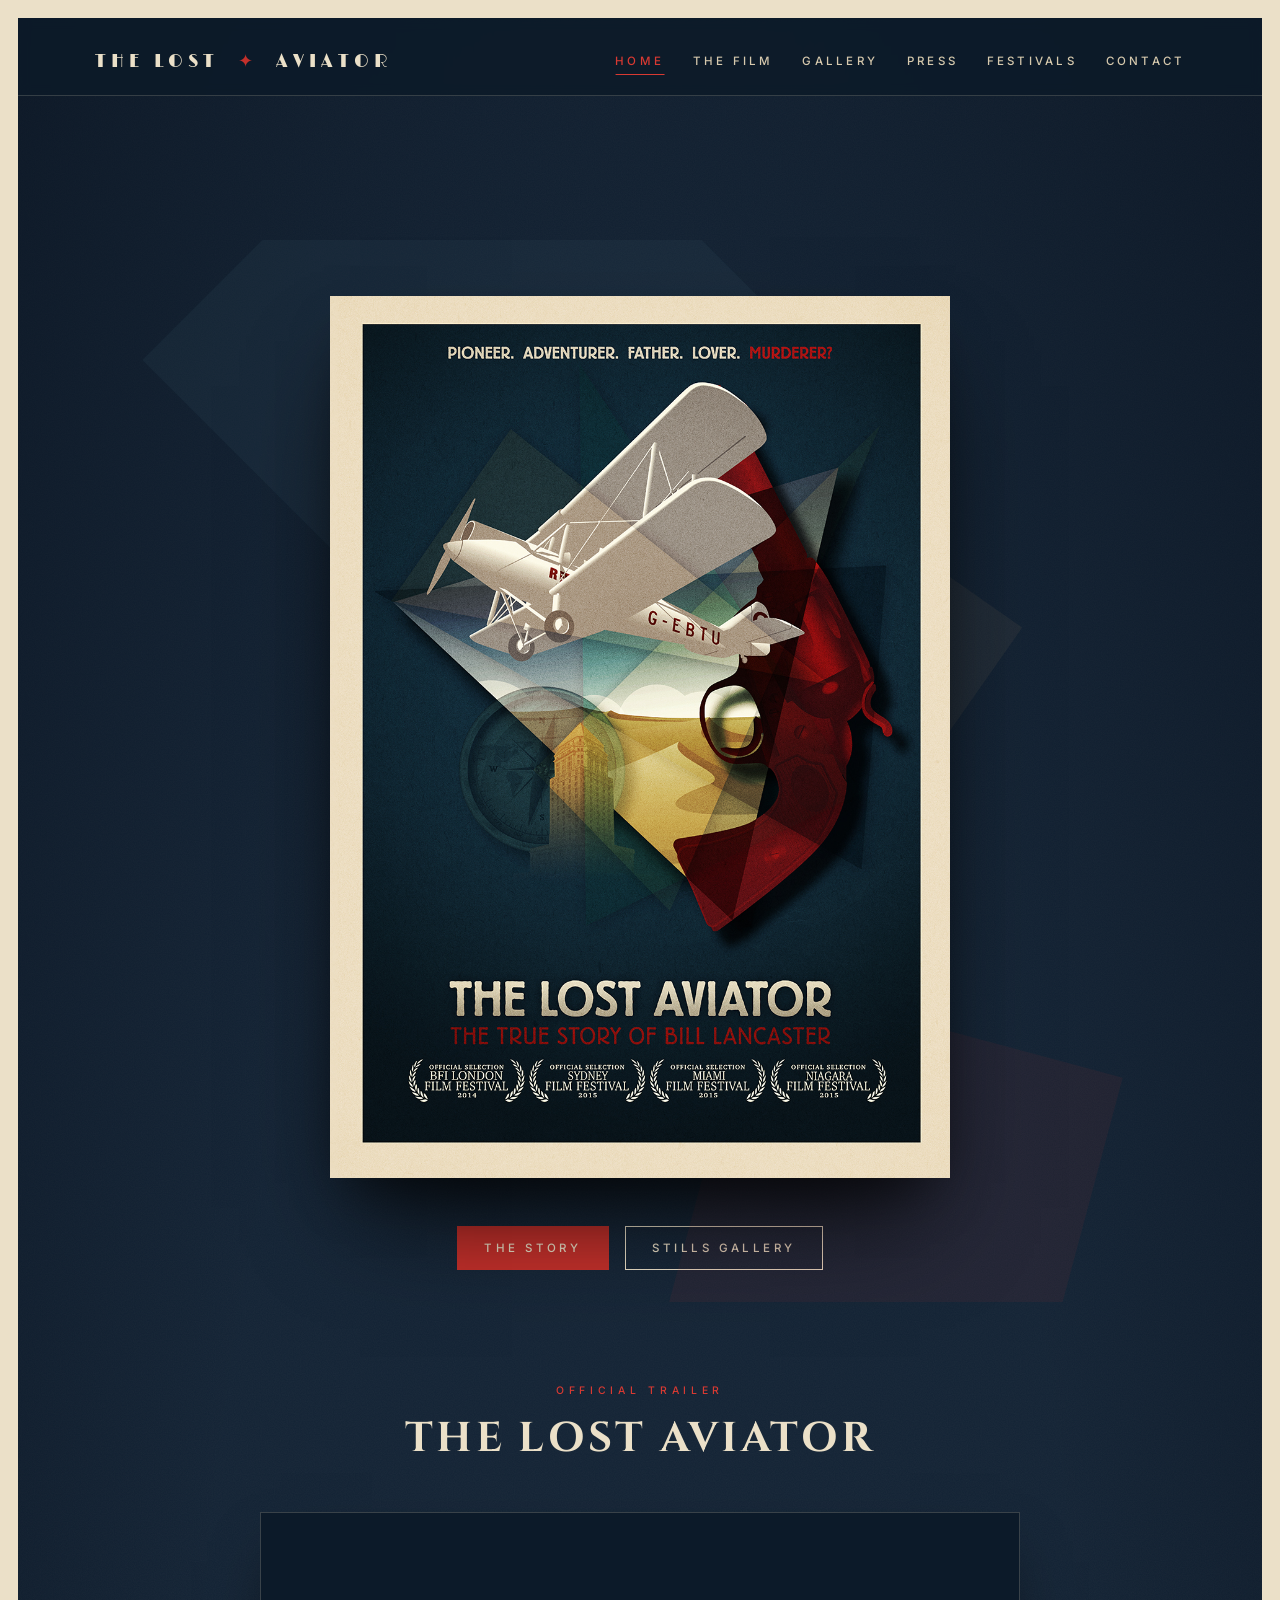
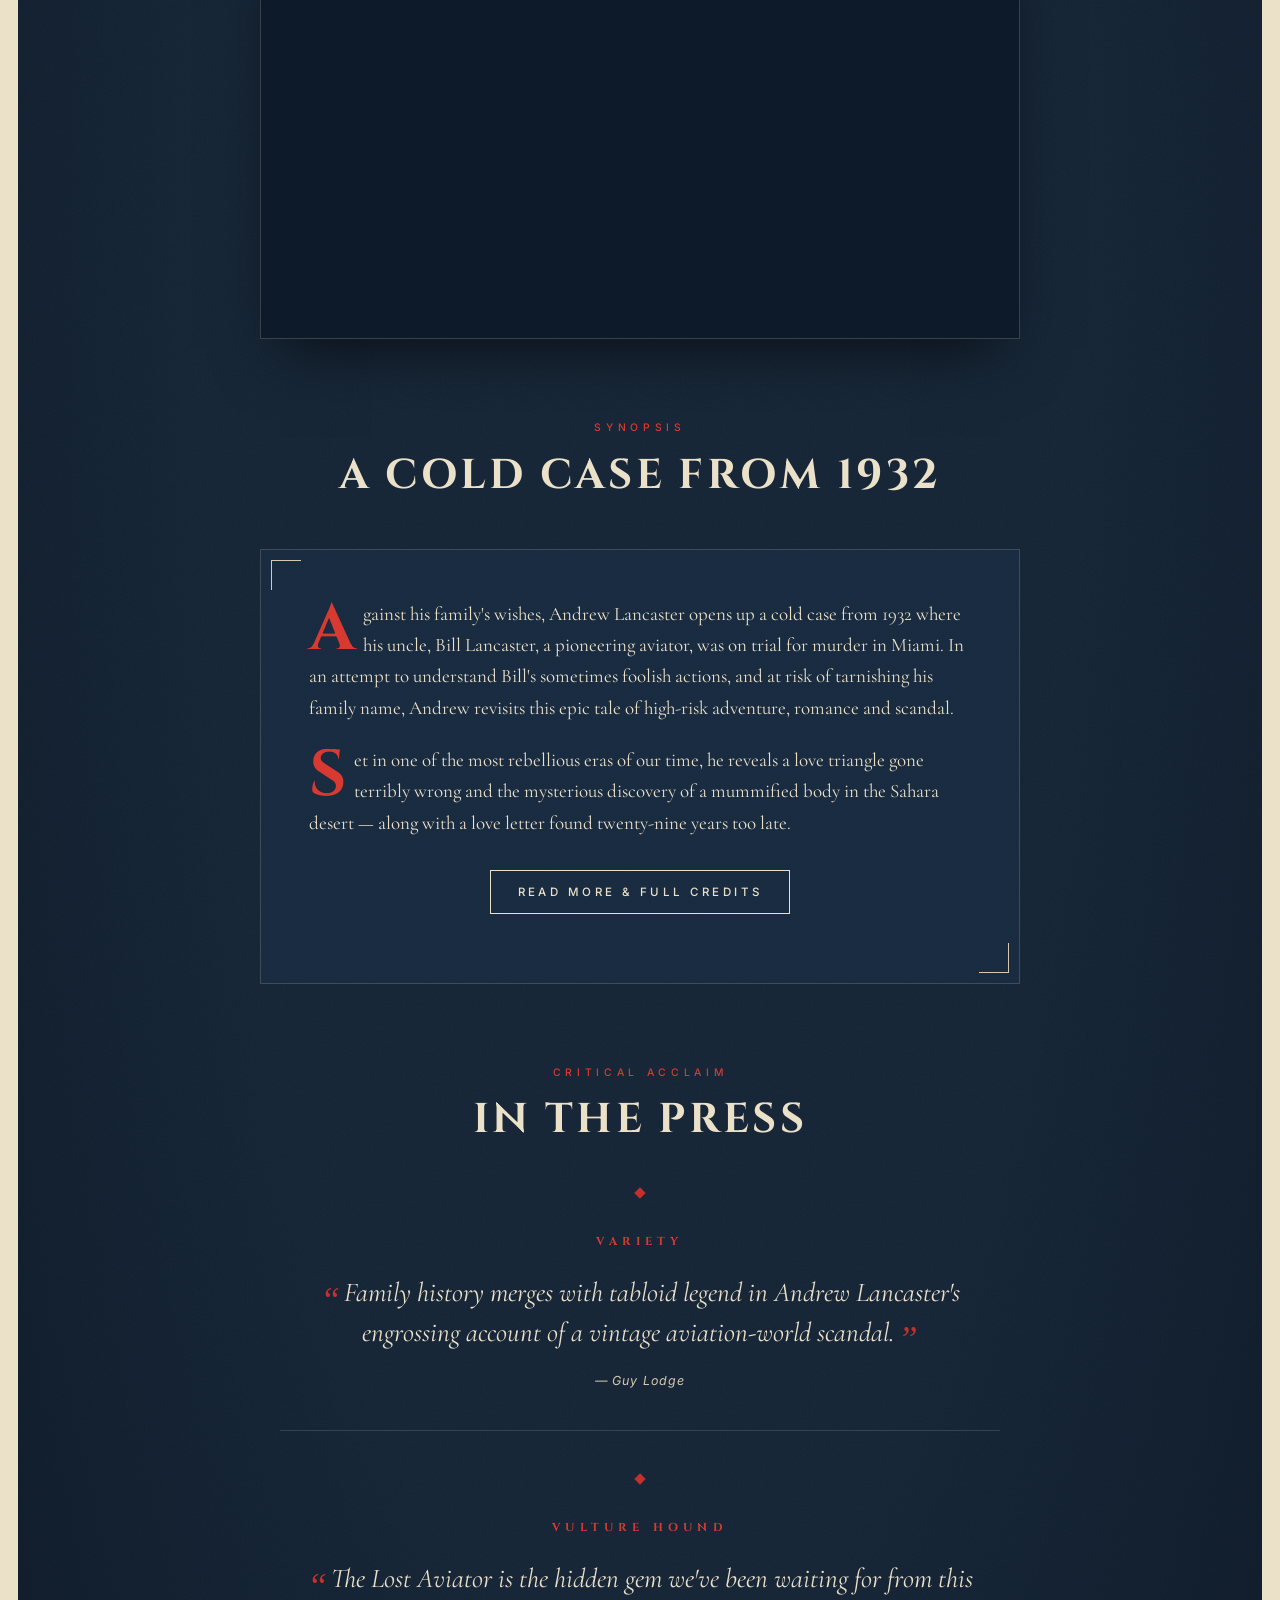
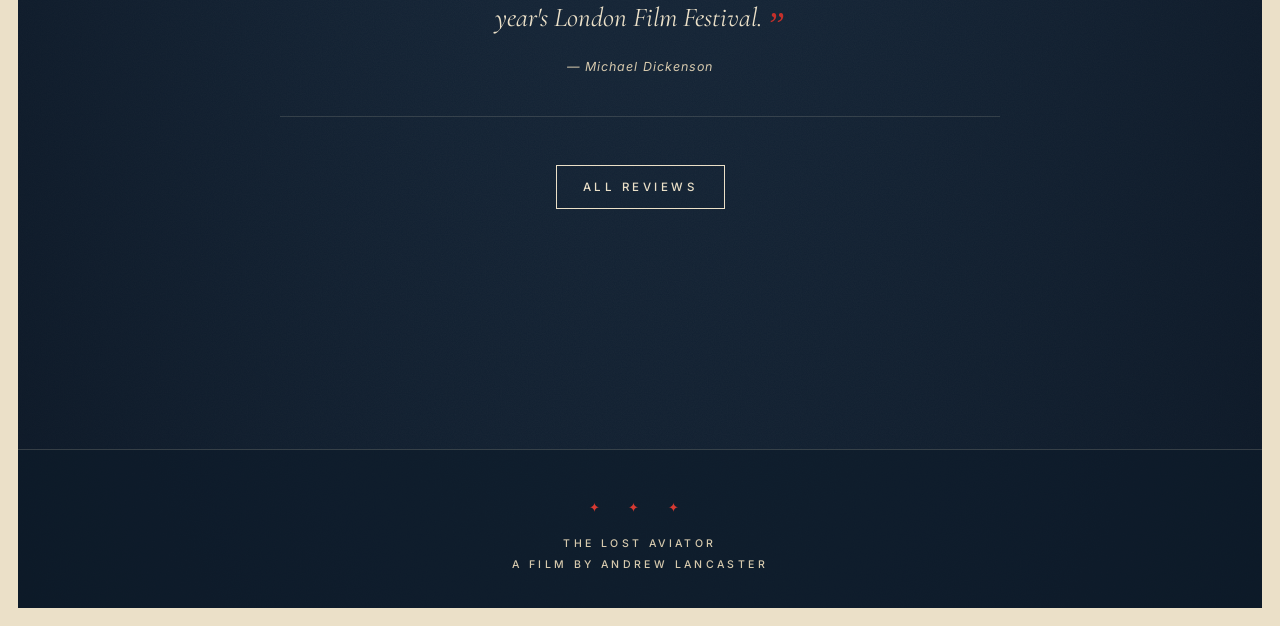
==== index.html @ f8a2a7d7 "Initial commit" ====
<!DOCTYPE html>
<html lang="en">
<head>
<meta charset="UTF-8">
<meta name="viewport" content="width=device-width, initial-scale=1">
<title>The Lost Aviator — A film by Andrew Lancaster</title>
<meta name="description" content="The Lost Aviator — Andrew Lancaster opens up a cold case from 1932 where his uncle, pioneering aviator Bill Lancaster, was on trial for murder in Miami.">
<meta property="og:title" content="The Lost Aviator">
<meta property="og:description" content="A documentary by Andrew Lancaster — love, scandal and a vanishing in the Sahara.">
<meta property="og:type" content="video.movie">
<link rel="stylesheet" href="assets/css/style.css">
</head>
<body>
<div class="page-frame">

<header class="site-header">
  <div class="inner">
    <a href="index.html" class="brand">The Lost <span class="ornament">✦</span> Aviator</a>
    <nav class="primary">
      <a href="index.html" class="active">Home</a>
      <a href="about.html">The Film</a>
      <a href="gallery.html">Gallery</a>
      <a href="press.html">Press</a>
      <a href="festivals.html">Festivals</a>
      <a href="contact.html">Contact</a>
    </nav>
  </div>
</header>

<main>

  <section class="hero">
    <div class="deco-layer">
      <span class="shape t1"></span>
      <span class="shape t2"></span>
      <span class="shape t3"></span>
    </div>

    <div class="hero-art poster-only">
      <img src="assets/images/TheLostAviator_poster.jpg"
           alt="The Lost Aviator — Pioneer. Adventurer. Father. Lover. Murderer? The True Story of Bill Lancaster.">
    </div>

    <div class="cta-group">
      <a href="about.html" class="cta primary">The Story</a>
      <a href="gallery.html" class="cta">Stills Gallery</a>
    </div>
  </section>

  <section>
    <div class="section-title">
      <span class="eyebrow">Official Trailer</span>
      <h2>The Lost Aviator</h2>
    </div>
    <div class="narrow">
      <div class="video-frame">
        <iframe src="https://player.vimeo.com/video/42719324?h=f510fb03a9&amp;title=0&amp;byline=0&amp;portrait=0"
                title="The Lost Aviator — Official Trailer"
                allow="autoplay; fullscreen; picture-in-picture"
                allowfullscreen></iframe>
      </div>
    </div>
  </section>

  <section>
    <div class="section-title">
      <span class="eyebrow">Synopsis</span>
      <h2>A cold case from 1932</h2>
    </div>
    <div class="synopsis">
      <p>Against his family's wishes, Andrew Lancaster opens up a cold case from 1932 where his uncle, Bill Lancaster, a pioneering aviator, was on trial for murder in Miami. In an attempt to understand Bill's sometimes foolish actions, and at risk of tarnishing his family name, Andrew revisits this epic tale of high‑risk adventure, romance and scandal.</p>
      <p>Set in one of the most rebellious eras of our time, he reveals a love triangle gone terribly wrong and the mysterious discovery of a mummified body in the Sahara desert &mdash; along with a love letter found twenty‑nine years too late.</p>
      <p class="center" style="margin-top: 2rem;"><a href="about.html" class="cta">Read More &amp; Full Credits</a></p>
    </div>
  </section>

  <section>
    <div class="section-title">
      <span class="eyebrow">Critical Acclaim</span>
      <h2>In The Press</h2>
    </div>
    <div class="quote">
      <div class="pub">Variety</div>
      <blockquote>Family history merges with tabloid legend in Andrew Lancaster's engrossing account of a vintage aviation‑world scandal.</blockquote>
      <div class="reviewer">— Guy Lodge</div>
    </div>
    <div class="quote">
      <div class="pub">Vulture Hound</div>
      <blockquote>The Lost Aviator is the hidden gem we've been waiting for from this year's London Film Festival.</blockquote>
      <div class="reviewer">— Michael Dickenson</div>
    </div>
    <p class="center" style="margin-top: 2rem;"><a href="press.html" class="cta">All Reviews</a></p>
  </section>

</main>

<footer class="site-footer">
  <div class="ornament-row">✦ ✦ ✦</div>
  <p>The Lost Aviator</p>
  <p>A film by Andrew Lancaster</p>
</footer>

</div>
</body>
</html>
---- assets/css/style.css ----
/* ============================================
   THE LOST AVIATOR
   Inspired by the film poster:
   navy ground, cream frame, scarlet accent,
   geometric Art Deco language.
   ============================================ */

@import url('https://fonts.googleapis.com/css2?family=Cinzel:wght@400;500;700;900&family=Limelight&family=Cormorant+Garamond:ital,wght@0,300;0,400;0,500;1,300;1,400&family=Inter:wght@300;400;500;600;700&display=swap');

/* ----- Tokens ----- */
:root {
  --navy:        #132335;   /* poster ground */
  --navy-deep:   #0c1a29;   /* shadow */
  --navy-soft:   #1c3147;   /* card */
  --cream:       #ebe0c8;   /* poster frame & type */
  --cream-soft:  #d6c9ad;
  --cream-dim:   #b8a988;
  --scarlet:     #c4302b;   /* poster red */
  --scarlet-hot: #d83a32;
  --gold-dune:   #d4a76a;   /* poster yellow */
  --teal-veil:   #2d4d5e;   /* poster geo shapes */
}

/* ----- Reset ----- */
*, *::before, *::after { box-sizing: border-box; }
html { scroll-behavior: smooth; background: var(--cream); }

body {
  margin: 0;
  padding: 18px;
  font-family: 'Cormorant Garamond', Georgia, serif;
  font-size: 19px;
  line-height: 1.65;
  color: var(--cream);
  background: var(--cream);
  min-height: 100vh;
}

/* The whole page sits inside a cream frame, like the poster border */
.page-frame {
  background: var(--navy);
  min-height: calc(100vh - 36px);
  position: relative;
  overflow: hidden;
}

/* Paper grain — same noise but darker for dark BG */
.page-frame::before {
  content: "";
  position: absolute;
  inset: 0;
  pointer-events: none;
  z-index: 0;
  opacity: 0.45;
  background-image: url("data:image/svg+xml;utf8,<svg xmlns='http://www.w3.org/2000/svg' width='240' height='240'><filter id='n'><feTurbulence type='fractalNoise' baseFrequency='0.85' numOctaves='2' seed='5'/><feColorMatrix values='0 0 0 0 1   0 0 0 0 0.95  0 0 0 0 0.75  0 0 0 0.08 0'/></filter><rect width='100%25' height='100%25' filter='url(%23n)'/></svg>");
}

/* Subtle vignette */
.page-frame::after {
  content: "";
  position: absolute;
  inset: 0;
  pointer-events: none;
  z-index: 0;
  background: radial-gradient(ellipse at center, transparent 50%, rgba(8, 16, 28, 0.55) 100%);
}

header, main, footer { position: relative; z-index: 2; }

/* ----- Type ----- */
h1, h2, h3, h4 {
  font-family: 'Cinzel', 'Playfair Display', serif;
  font-weight: 700;
  letter-spacing: 0.06em;
  color: var(--cream);
  margin: 0 0 0.6em;
  line-height: 1.2;
}
h1 { font-size: clamp(2.6rem, 7vw, 5.4rem); font-weight: 900; letter-spacing: 0.04em; }
h2 { font-size: clamp(1.7rem, 3.5vw, 2.6rem); letter-spacing: 0.08em; }
h3 { font-size: clamp(1.15rem, 2vw, 1.45rem); letter-spacing: 0.1em; }

p { margin: 0 0 1.1em; color: var(--cream); }

a {
  color: var(--scarlet-hot);
  text-decoration: none;
  border-bottom: 1px solid rgba(216, 58, 50, 0.4);
  transition: all 0.2s;
}
a:hover { color: var(--cream); border-bottom-color: var(--cream); }

::selection { background: var(--scarlet); color: var(--cream); }

/* ----- Header / Nav ----- */
.site-header {
  padding: 1.8rem 6vw 1.2rem;
  border-bottom: 1px solid rgba(235, 224, 200, 0.18);
  background: rgba(12, 26, 41, 0.85);
  backdrop-filter: blur(6px);
  position: sticky;
  top: 0;
  z-index: 100;
}
.site-header .inner {
  max-width: 1200px;
  margin: 0 auto;
  display: flex;
  align-items: center;
  justify-content: space-between;
  gap: 2rem;
  flex-wrap: wrap;
}
.brand {
  font-family: 'Limelight', 'Cinzel', serif;
  font-size: 1.1rem;
  letter-spacing: 0.28em;
  text-transform: uppercase;
  color: var(--cream);
  border: none;
  white-space: nowrap;
}
.brand:hover { color: var(--scarlet-hot); }
.brand .ornament {
  display: inline-block;
  margin: 0 0.55em;
  color: var(--scarlet);
}

nav.primary {
  display: flex;
  gap: 1.8rem;
  flex-wrap: wrap;
}
nav.primary a {
  font-family: 'Inter', sans-serif;
  font-size: 0.72rem;
  font-weight: 500;
  letter-spacing: 0.28em;
  text-transform: uppercase;
  color: var(--cream-soft);
  border: none;
  padding: 0.4em 0;
  position: relative;
}
nav.primary a::after {
  content: "";
  position: absolute;
  left: 50%;
  bottom: 0;
  width: 0;
  height: 1px;
  background: var(--scarlet-hot);
  transition: all 0.25s;
  transform: translateX(-50%);
}
nav.primary a:hover { color: var(--cream); }
nav.primary a:hover::after,
nav.primary a.active::after { width: 100%; }
nav.primary a.active { color: var(--scarlet-hot); }

/* ----- Layout ----- */
main {
  max-width: 1200px;
  margin: 0 auto;
  padding: 4rem 6vw 6rem;
}
.narrow { max-width: 760px; margin: 0 auto; }

/* ----- Geometric Deco backdrop (used on home + page titles) ----- */
.deco-layer {
  position: absolute;
  inset: 0;
  z-index: 0;
  pointer-events: none;
  overflow: hidden;
}
.deco-layer .shape {
  position: absolute;
  opacity: 0.6;
  mix-blend-mode: screen;
}
.deco-layer .shape.t1 {
  width: 480px; height: 480px;
  background: var(--teal-veil);
  top: -120px; left: 12%;
  transform: rotate(45deg);
  opacity: 0.18;
}
.deco-layer .shape.t2 {
  width: 380px; height: 380px;
  background: var(--scarlet);
  bottom: -100px; right: 8%;
  transform: rotate(15deg);
  opacity: 0.08;
}
.deco-layer .shape.t3 {
  width: 240px; height: 240px;
  background: var(--gold-dune);
  top: 28%; right: 18%;
  transform: rotate(35deg);
  opacity: 0.07;
}

/* ----- Page title block ----- */
.page-title {
  text-align: center;
  margin-bottom: 4rem;
  position: relative;
  padding: 2rem 0;
}
.page-title .eyebrow {
  font-family: 'Inter', sans-serif;
  font-size: 0.7rem;
  font-weight: 500;
  letter-spacing: 0.45em;
  text-transform: uppercase;
  color: var(--scarlet-hot);
  display: block;
  margin-bottom: 1.4rem;
}
.page-title h1 {
  font-family: 'Cinzel', serif;
  font-weight: 900;
  letter-spacing: 0.08em;
  text-transform: uppercase;
}
.page-title .rule {
  display: block;
  width: 100px;
  height: 1px;
  background: var(--cream-dim);
  margin: 1.6rem auto 0;
  position: relative;
}
.page-title .rule::before,
.page-title .rule::after {
  content: "";
  position: absolute;
  top: 50%;
  width: 7px; height: 7px;
  background: var(--scarlet);
  transform: translateY(-50%) rotate(45deg);
}
.page-title .rule::before { left: -22px; }
.page-title .rule::after  { right: -22px; }

/* ============================================
   HOME HERO — modeled directly on the poster
   ============================================ */
.hero {
  position: relative;
  padding: 3.5rem 0 2rem;
  text-align: center;
}

.hero-tagline {
  font-family: 'Inter', sans-serif;
  font-size: clamp(0.75rem, 1.5vw, 1rem);
  font-weight: 500;
  letter-spacing: 0.32em;
  text-transform: uppercase;
  color: var(--cream);
  margin: 0 0 3rem;
}
.hero-tagline .word { display: inline-block; }
.hero-tagline .word + .word { margin-left: 0.35em; }
.hero-tagline .murder { color: var(--scarlet-hot); }

.hero-art {
  position: relative;
  max-width: 540px;
  margin: 0 auto 3rem;
  aspect-ratio: 2 / 3;
  background: var(--navy-deep);
  border: 1px solid rgba(235, 224, 200, 0.15);
  box-shadow:
    0 40px 80px -30px rgba(0,0,0,0.7),
    0 0 0 8px rgba(235, 224, 200, 0.06);
  overflow: hidden;
}
.hero-art.poster-only {
  max-width: 620px;
  aspect-ratio: auto;
  background: transparent;
  border: none;
  box-shadow:
    0 60px 100px -30px rgba(0,0,0,0.8),
    0 25px 50px -20px rgba(0,0,0,0.5);
}
.hero-art.poster-only img {
  height: auto;
  object-fit: contain;
}
.hero-art img {
  display: block;
  width: 100%;
  height: 100%;
  object-fit: cover;
}
.hero-art .deco-stand-in {
  position: absolute;
  inset: 0;
  display: flex;
  flex-direction: column;
  align-items: center;
  justify-content: center;
  padding: 3rem 2rem;
  text-align: center;
}
.hero-art .deco-stand-in .geo {
  position: absolute;
  inset: 0;
  overflow: hidden;
  z-index: 0;
}
.hero-art .deco-stand-in .geo span {
  position: absolute;
  opacity: 0.55;
  mix-blend-mode: screen;
}
.hero-art .deco-stand-in .geo .a { width: 60%; height: 60%; background: var(--teal-veil); top: 8%; left: 15%; transform: rotate(45deg); opacity: 0.6; }
.hero-art .deco-stand-in .geo .b { width: 45%; height: 45%; background: var(--scarlet); bottom: 15%; right: 8%; transform: rotate(20deg); opacity: 0.35; }
.hero-art .deco-stand-in .geo .c { width: 38%; height: 38%; background: var(--gold-dune); bottom: 22%; left: 18%; transform: rotate(40deg); opacity: 0.35; }
.hero-art .deco-stand-in .content {
  position: relative; z-index: 1;
}
.hero-art .deco-stand-in .content .meta {
  font-family: 'Inter', sans-serif;
  font-size: 0.7rem;
  font-weight: 500;
  letter-spacing: 0.4em;
  text-transform: uppercase;
  color: var(--cream-dim);
  margin-bottom: 1rem;
}

.hero-titleblock { margin: 1rem 0 2.5rem; }
.hero-titleblock h1 {
  font-family: 'Cinzel', serif;
  font-size: clamp(2.8rem, 7vw, 5.2rem);
  font-weight: 900;
  letter-spacing: 0.06em;
  margin: 0 0 0.4em;
  text-transform: uppercase;
  color: var(--cream);
  text-shadow: 0 2px 0 rgba(0,0,0,0.4);
}
.hero-titleblock h1 .the {
  display: block;
  font-size: 0.42em;
  font-weight: 400;
  letter-spacing: 0.5em;
  margin-bottom: 0.6em;
  color: var(--cream-soft);
}
.hero-titleblock .subtitle {
  font-family: 'Cinzel', serif;
  font-size: clamp(0.85rem, 1.6vw, 1.2rem);
  font-weight: 500;
  letter-spacing: 0.32em;
  text-transform: uppercase;
  color: var(--scarlet-hot);
  margin: 0;
}

/* ----- Festival laurels strip ----- */
.laurels {
  display: flex;
  justify-content: center;
  align-items: flex-start;
  gap: 2.5rem;
  flex-wrap: wrap;
  margin-top: 2rem;
  padding: 2rem 0;
  border-top: 1px solid rgba(235, 224, 200, 0.15);
  border-bottom: 1px solid rgba(235, 224, 200, 0.15);
}
.laurel {
  display: flex;
  align-items: center;
  gap: 0.6rem;
  color: var(--cream);
  text-align: center;
}
.laurel .l-leaf {
  font-size: 2.4rem;
  color: var(--cream-soft);
  line-height: 1;
  font-family: serif;
}
.laurel .l-leaf.left  { transform: scaleX(-1); }
.laurel .l-text { padding: 0 0.2rem; }
.laurel .l-text .official {
  font-family: 'Inter', sans-serif;
  font-size: 0.55rem;
  font-weight: 500;
  letter-spacing: 0.3em;
  text-transform: uppercase;
  color: var(--cream-soft);
  font-style: italic;
}
.laurel .l-text .fest {
  font-family: 'Cinzel', serif;
  font-size: 0.78rem;
  font-weight: 700;
  letter-spacing: 0.12em;
  text-transform: uppercase;
  color: var(--cream);
  line-height: 1.15;
}
.laurel .l-text .yr {
  font-family: 'Inter', sans-serif;
  font-size: 0.6rem;
  letter-spacing: 0.25em;
  color: var(--cream-soft);
  margin-top: 0.15em;
}

/* ----- Buttons / CTA ----- */
.cta {
  display: inline-block;
  font-family: 'Inter', sans-serif;
  font-size: 0.72rem;
  font-weight: 500;
  letter-spacing: 0.3em;
  text-transform: uppercase;
  padding: 1em 2.3em;
  border: 1px solid var(--cream);
  color: var(--cream);
  background: transparent;
  transition: all 0.25s;
}
.cta:hover {
  background: var(--cream);
  color: var(--navy);
  border-color: var(--cream);
}
.cta.primary {
  background: var(--scarlet);
  border-color: var(--scarlet);
  color: var(--cream);
}
.cta.primary:hover {
  background: var(--scarlet-hot);
  border-color: var(--scarlet-hot);
  color: var(--cream);
}
.cta-group { display: flex; gap: 1rem; justify-content: center; flex-wrap: wrap; margin-top: 1rem; }

/* ----- Trailer / video ----- */
.video-frame {
  position: relative;
  aspect-ratio: 16 / 9;
  width: 100%;
  background: var(--navy-deep);
  border: 1px solid rgba(235, 224, 200, 0.2);
  box-shadow: 0 30px 60px -20px rgba(0, 0, 0, 0.6);
  overflow: hidden;
  display: block;
  color: inherit;
  cursor: pointer;
  transition: border-color 0.25s, transform 0.25s, box-shadow 0.25s;
}
a.video-frame { border-bottom: 1px solid rgba(235, 224, 200, 0.2); }
a.video-frame:hover {
  border-color: var(--scarlet-hot);
  color: inherit;
  transform: translateY(-2px);
  box-shadow: 0 40px 80px -25px rgba(0, 0, 0, 0.7);
}
.video-frame iframe, .video-frame video {
  position: absolute; inset: 0; width: 100%; height: 100%; border: 0;
}
.video-frame .placeholder {
  position: absolute;
  inset: 0;
  display: flex;
  flex-direction: column;
  align-items: center;
  justify-content: center;
  color: var(--cream);
  text-align: center;
  padding: 2rem;
  background:
    linear-gradient(135deg, rgba(19, 35, 53, 0.55), rgba(19, 35, 53, 0.85)),
    url('https://images.squarespace-cdn.com/content/v1/574c63588259b5de6738b37d/1468196238758-DUWON0313FVFLZ8MUU7W/Bill+Lancaster+with+Red+Rose+Chubbie+Miller+in+cock+pit+Croydon+1927.jpg');
  background-size: cover;
  background-position: center;
  filter: saturate(0.6);
}
.video-frame .placeholder .play-icon {
  width: 84px; height: 84px;
  border: 2px solid var(--cream);
  border-radius: 50%;
  display: flex;
  align-items: center;
  justify-content: center;
  margin-bottom: 1.2rem;
  transition: all 0.25s;
}
.video-frame:hover .placeholder .play-icon { transform: scale(1.08); background: rgba(235, 224, 200, 0.15); }
.video-frame .placeholder .play-icon::before {
  content: "";
  width: 0; height: 0;
  border-left: 22px solid var(--cream);
  border-top: 15px solid transparent;
  border-bottom: 15px solid transparent;
  margin-left: 6px;
}
.video-frame .placeholder .label {
  font-family: 'Inter', sans-serif;
  font-size: 0.7rem;
  font-weight: 500;
  letter-spacing: 0.4em;
  text-transform: uppercase;
}

/* ----- Sections ----- */
section { margin: 5rem 0; position: relative; }
section .section-title {
  text-align: center;
  margin-bottom: 3rem;
}
section .section-title .eyebrow {
  font-family: 'Inter', sans-serif;
  font-size: 0.65rem;
  font-weight: 500;
  letter-spacing: 0.45em;
  text-transform: uppercase;
  color: var(--scarlet-hot);
  display: block;
  margin-bottom: 0.9rem;
}
section .section-title h2 {
  font-family: 'Cinzel', serif;
  font-weight: 700;
  text-transform: uppercase;
}

/* ----- Synopsis box ----- */
.synopsis {
  background: rgba(28, 49, 71, 0.55);
  border: 1px solid rgba(235, 224, 200, 0.18);
  padding: 3rem 3rem;
  max-width: 760px;
  margin: 0 auto;
  position: relative;
  color: var(--cream);
}
.synopsis::before, .synopsis::after {
  content: "";
  position: absolute;
  width: 30px;
  height: 30px;
  border: 1px solid var(--cream-soft);
}
.synopsis::before { top: 10px; left: 10px; border-right: none; border-bottom: none; }
.synopsis::after  { bottom: 10px; right: 10px; border-left: none; border-top: none; }
.synopsis p { color: var(--cream); }
.synopsis p:first-letter {
  font-family: 'Cinzel', serif;
  font-size: 3.4em;
  font-weight: 700;
  float: left;
  line-height: 0.9;
  margin: 0.05em 0.12em 0 0;
  color: var(--scarlet-hot);
}

/* ----- Credits table ----- */
.credits {
  max-width: 700px;
  margin: 0 auto;
}
.credit-row {
  display: grid;
  grid-template-columns: 1fr 1fr;
  gap: 1rem 2rem;
  padding: 1rem 0;
  border-bottom: 1px dotted rgba(235, 224, 200, 0.2);
  align-items: baseline;
}
.credit-row .role {
  font-family: 'Inter', sans-serif;
  font-size: 0.7rem;
  font-weight: 500;
  letter-spacing: 0.28em;
  text-transform: uppercase;
  color: var(--scarlet-hot);
}
.credit-row .name {
  font-family: 'Cormorant Garamond', serif;
  font-size: 1.2rem;
  color: var(--cream);
  letter-spacing: 0.03em;
}

/* ----- Gallery ----- */
.gallery {
  display: grid;
  grid-template-columns: repeat(auto-fill, minmax(280px, 1fr));
  gap: 1.4rem;
}
.gallery figure {
  margin: 0;
  background: rgba(12, 26, 41, 0.6);
  padding: 0.7rem 0.7rem 0.9rem;
  border: 1px solid rgba(235, 224, 200, 0.12);
  transition: transform 0.3s, box-shadow 0.3s, border-color 0.3s;
  cursor: pointer;
}
.gallery figure:hover {
  transform: translateY(-4px);
  box-shadow: 0 20px 40px -20px rgba(0, 0, 0, 0.6);
  border-color: var(--scarlet-hot);
}
.gallery figure img {
  width: 100%;
  height: 260px;
  object-fit: cover;
  display: block;
  filter: saturate(0.75) contrast(1.05) brightness(0.95);
}
.gallery figure figcaption {
  font-family: 'Cormorant Garamond', serif;
  font-size: 0.92rem;
  font-style: italic;
  color: var(--cream-soft);
  margin-top: 0.65rem;
  letter-spacing: 0.03em;
  text-align: center;
}

/* Lightbox */
.lightbox {
  position: fixed;
  inset: 0;
  background: rgba(8, 16, 28, 0.96);
  display: none;
  align-items: center;
  justify-content: center;
  z-index: 1000;
  padding: 4vw;
  cursor: zoom-out;
}
.lightbox.open { display: flex; }
.lightbox img {
  max-width: 95%;
  max-height: 88vh;
  box-shadow: 0 30px 80px rgba(0,0,0,0.9);
  border: 1px solid rgba(235, 224, 200, 0.2);
}
.lightbox .lb-caption {
  position: absolute;
  bottom: 2rem;
  left: 50%;
  transform: translateX(-50%);
  color: var(--cream);
  font-family: 'Cormorant Garamond', serif;
  font-style: italic;
  font-size: 1rem;
  text-align: center;
  max-width: 80%;
}
.lightbox .lb-close {
  position: absolute;
  top: 2rem;
  right: 2rem;
  color: var(--cream);
  font-family: 'Cinzel', serif;
  font-size: 1.6rem;
  background: none;
  border: 1px solid var(--cream);
  width: 48px;
  height: 48px;
  border-radius: 50%;
  cursor: pointer;
  display: flex;
  align-items: center;
  justify-content: center;
  line-height: 1;
}
.lightbox .lb-close:hover { background: rgba(235, 224, 200, 0.18); }

/* ----- Press quotes ----- */
.quote {
  max-width: 720px;
  margin: 0 auto 3rem;
  padding: 2.4rem 0;
  text-align: center;
  border-bottom: 1px solid rgba(235, 224, 200, 0.15);
  position: relative;
}
.quote:last-child { border-bottom: none; }
.quote::before {
  content: "";
  position: absolute;
  top: 0; left: 50%;
  transform: translate(-50%, -50%) rotate(45deg);
  width: 8px; height: 8px;
  background: var(--scarlet);
}
.quote:first-child::before { display: none; }
.quote .pub {
  font-family: 'Cinzel', serif;
  font-weight: 700;
  font-size: 0.72rem;
  letter-spacing: 0.45em;
  text-transform: uppercase;
  color: var(--scarlet-hot);
  margin-bottom: 1.4rem;
}
.quote blockquote {
  margin: 0 0 1.2rem;
  font-family: 'Cormorant Garamond', serif;
  font-style: italic;
  font-size: clamp(1.3rem, 2.5vw, 1.7rem);
  line-height: 1.45;
  color: var(--cream);
  font-weight: 400;
  position: relative;
}
.quote blockquote::before, .quote blockquote::after {
  font-family: serif;
  color: var(--scarlet);
  font-size: 2.2rem;
  line-height: 0;
  position: relative;
}
.quote blockquote::before { content: "“"; margin-right: 0.1em; top: 0.3em; }
.quote blockquote::after  { content: "”"; margin-left: 0.1em; top: 0.3em; }
.quote .reviewer {
  font-family: 'Inter', sans-serif;
  font-size: 0.78rem;
  color: var(--cream-soft);
  letter-spacing: 0.08em;
  font-style: italic;
}
.quote .reviewer a { color: var(--scarlet-hot); border-bottom-color: rgba(216, 58, 50, 0.4); }

/* ----- Festivals page grid ----- */
.festival-grid {
  display: grid;
  grid-template-columns: repeat(auto-fit, minmax(260px, 1fr));
  gap: 2rem;
  margin-top: 2rem;
}
.festival {
  text-align: center;
  padding: 2.6rem 1.5rem;
  border: 1px solid rgba(235, 224, 200, 0.2);
  background: rgba(28, 49, 71, 0.45);
  position: relative;
}
.festival::before, .festival::after {
  content: "";
  position: absolute;
  width: 14px; height: 14px;
  border: 1px solid var(--cream-soft);
}
.festival::before { top: 8px; left: 8px; border-right: none; border-bottom: none; }
.festival::after  { bottom: 8px; right: 8px; border-left: none; border-top: none; }
.festival .laurel-icon {
  font-size: 1.8rem;
  color: var(--scarlet-hot);
  margin-bottom: 0.8rem;
  font-family: serif;
}
.festival h3 {
  font-family: 'Cinzel', serif;
  text-transform: uppercase;
  font-weight: 700;
  margin-bottom: 0.6rem;
  color: var(--cream);
}
.festival .year {
  font-family: 'Inter', sans-serif;
  font-size: 0.7rem;
  font-weight: 500;
  letter-spacing: 0.3em;
  text-transform: uppercase;
  color: var(--scarlet-hot);
  margin-bottom: 1rem;
}
.festival .city {
  font-family: 'Cormorant Garamond', serif;
  font-size: 1rem;
  font-style: italic;
  color: var(--cream-soft);
}

/* ----- Contact ----- */
.contact-block {
  text-align: center;
  padding: 3rem 0;
}
.contact-block .email {
  font-family: 'Cinzel', serif;
  font-size: clamp(1.2rem, 2.8vw, 1.8rem);
  font-weight: 500;
  letter-spacing: 0.06em;
  display: block;
  margin: 1rem 0 2.5rem;
  color: var(--cream);
  border-bottom: 1px solid rgba(235, 224, 200, 0.4);
  padding-bottom: 0.4em;
  display: inline-block;
}
.socials {
  display: flex;
  gap: 1.2rem;
  justify-content: center;
  flex-wrap: wrap;
  margin-top: 2.5rem;
}
.socials a {
  font-family: 'Inter', sans-serif;
  font-size: 0.7rem;
  font-weight: 500;
  letter-spacing: 0.32em;
  text-transform: uppercase;
  border: 1px solid var(--cream-soft);
  padding: 0.85em 1.6em;
  color: var(--cream);
  transition: all 0.2s;
}
.socials a:hover {
  background: var(--scarlet);
  color: var(--cream);
  border-color: var(--scarlet);
}

/* ----- Featured key art (about page) ----- */
.vintage-img {
  display: block;
  width: 100%;
  height: auto;
  border: 1px solid rgba(235, 224, 200, 0.2);
  box-shadow: 0 18px 40px -20px rgba(0, 0, 0, 0.6);
  filter: saturate(0.9) contrast(1.02);
}

/* ----- Footer ----- */
.site-footer {
  border-top: 1px solid rgba(235, 224, 200, 0.18);
  padding: 3rem 6vw 2rem;
  text-align: center;
  margin-top: 4rem;
  background: rgba(12, 26, 41, 0.55);
}
.site-footer .ornament-row {
  font-size: 0.8rem;
  color: var(--scarlet-hot);
  letter-spacing: 1em;
  margin-bottom: 1rem;
}
.site-footer p {
  font-family: 'Inter', sans-serif;
  font-size: 0.66rem;
  font-weight: 500;
  letter-spacing: 0.32em;
  text-transform: uppercase;
  color: var(--cream-soft);
  margin: 0.3em 0;
}

/* ----- Utilities ----- */
.center { text-align: center; }
.italic { font-style: italic; }

/* ----- Responsive ----- */
@media (max-width: 720px) {
  body { padding: 10px; font-size: 17px; }
  .site-header { padding: 1.2rem 5vw 0.8rem; }
  .site-header .inner { gap: 0.8rem; }
  .brand { font-size: 0.9rem; letter-spacing: 0.22em; }
  nav.primary { gap: 1rem; justify-content: center; width: 100%; }
  nav.primary a { font-size: 0.62rem; letter-spacing: 0.2em; }
  main { padding: 2.5rem 5vw 4rem; }
  .hero { padding: 2rem 0 1rem; }
  .hero-art { max-width: 100%; }
  .synopsis { padding: 2rem 1.5rem; }
  .credit-row { grid-template-columns: 1fr; gap: 0.2rem; padding: 0.7rem 0; }
  .credit-row .role { font-size: 0.65rem; }
  .credit-row .name { font-size: 1.05rem; }
  .gallery { grid-template-columns: repeat(auto-fill, minmax(150px, 1fr)); gap: 0.7rem; }
  .gallery figure img { height: 170px; }
  .laurels { gap: 1.2rem; padding: 1.5rem 0; }
  .laurel .l-leaf { font-size: 1.8rem; }
  .laurel .l-text .fest { font-size: 0.66rem; }
}
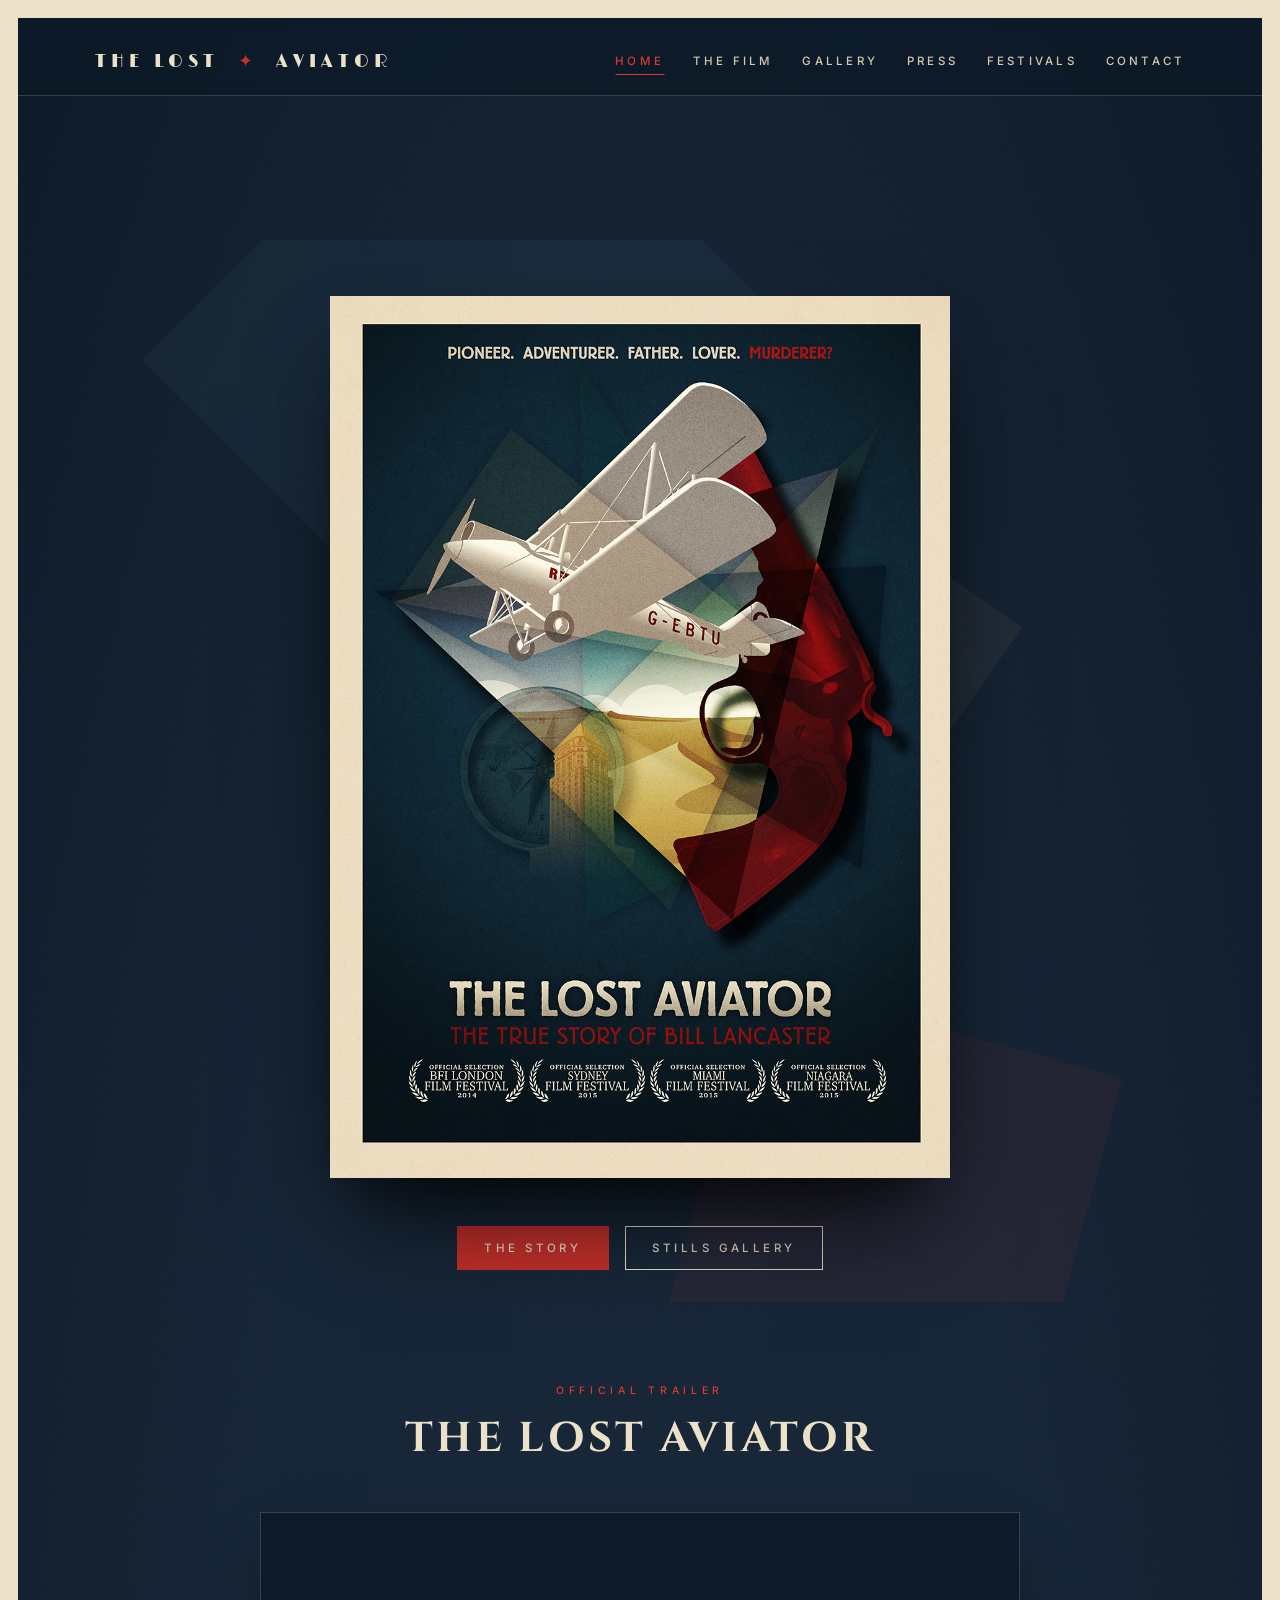
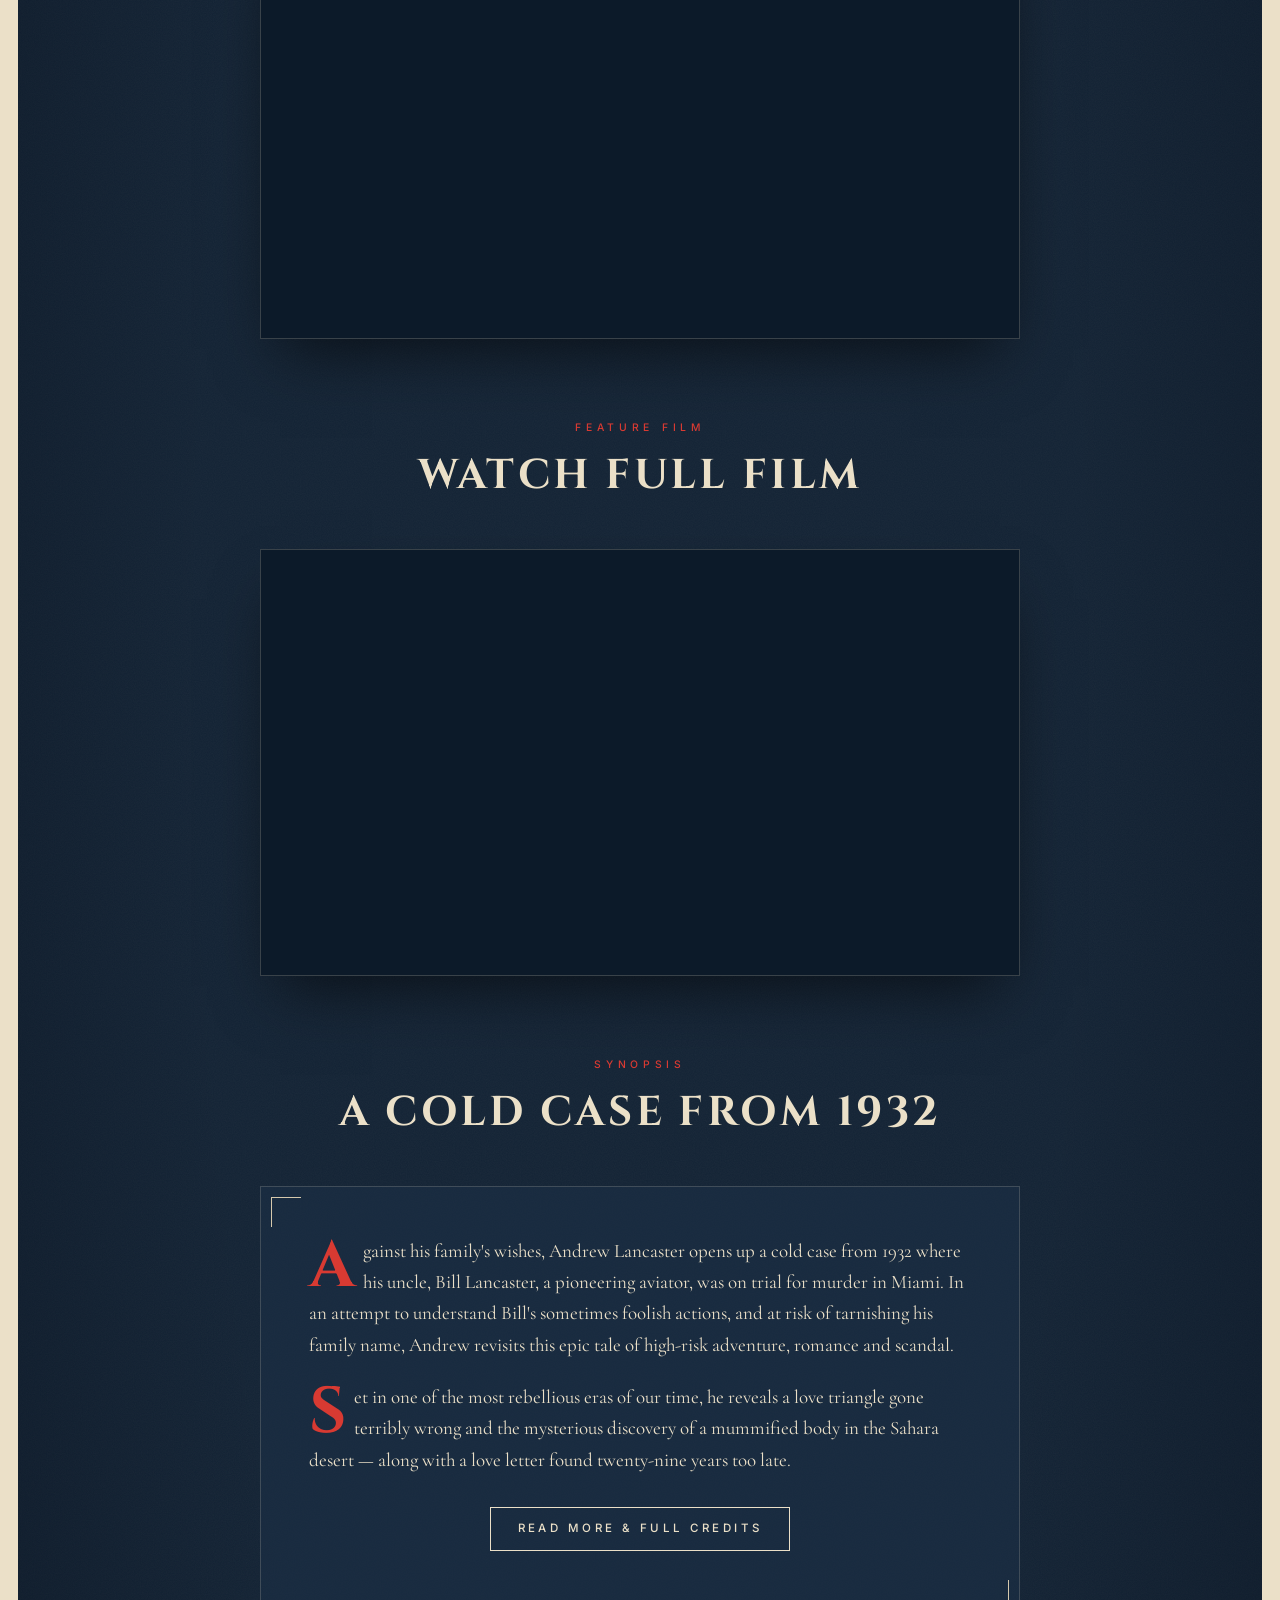
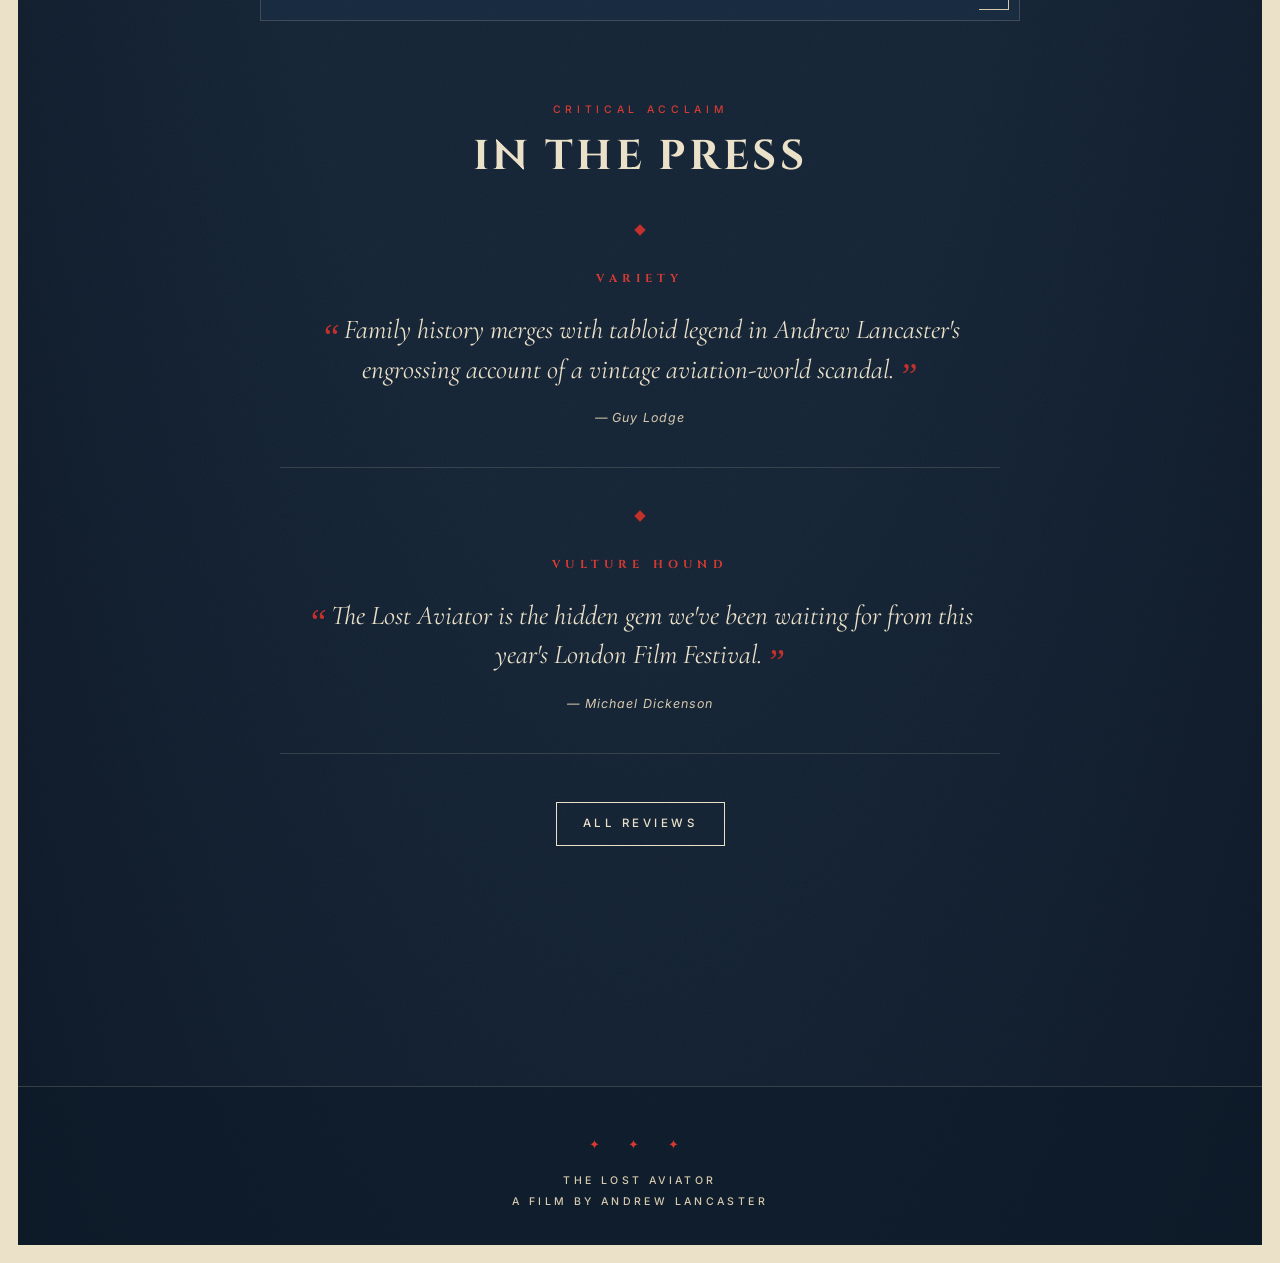
==== commit 62574ee7: "Update index.html" ====
--- a/index.html
+++ b/index.html
@@ -64,6 +64,21 @@
 
   <section>
     <div class="section-title">
+      <span class="eyebrow">Feature Film</span>
+      <h2>Watch Full Film</h2>
+    </div>
+    <div class="narrow">
+      <div class="video-frame">
+        <iframe src="https://player.vimeo.com/video/96870957?h=570d21cebe&amp;title=0&amp;byline=0&amp;portrait=0"
+                title="The Lost Aviator — Feature Film"
+                allow="autoplay; fullscreen; picture-in-picture"
+                allowfullscreen></iframe>
+      </div>
+    </div>
+  </section>
+
+  <section>
+    <div class="section-title">
       <span class="eyebrow">Synopsis</span>
       <h2>A cold case from 1932</h2>
     </div>
--- a/assets/css/style.css
+++ b/assets/css/style.css
@@ -484,7 +484,7 @@
   padding: 2rem;
   background:
     linear-gradient(135deg, rgba(19, 35, 53, 0.55), rgba(19, 35, 53, 0.85)),
-    url('https://images.squarespace-cdn.com/content/v1/574c63588259b5de6738b37d/1468196238758-DUWON0313FVFLZ8MUU7W/Bill+Lancaster+with+Red+Rose+Chubbie+Miller+in+cock+pit+Croydon+1927.jpg');
+    url('../images/Bill_Lancaster_with_Red_Rose_Chubbie_Miller_in_cock_pit_Croydon_1927.jpg');
   background-size: cover;
   background-position: center;
   filter: saturate(0.6);
@@ -601,6 +601,7 @@
   display: grid;
   grid-template-columns: repeat(auto-fill, minmax(280px, 1fr));
   gap: 1.4rem;
+  align-items: start;
 }
 .gallery figure {
   margin: 0;
@@ -617,10 +618,26 @@
 }
 .gallery figure img {
   width: 100%;
-  height: 260px;
+  height: auto;
+  aspect-ratio: 4 / 3;
   object-fit: cover;
+  object-position: 50% 25%;
   display: block;
-  filter: saturate(0.75) contrast(1.05) brightness(0.95);
+  filter: grayscale(1) contrast(1.15) brightness(0.78);
+  transition: filter 0.3s;
+}
+.gallery figure:hover img {
+  filter: grayscale(1) contrast(1.18) brightness(0.9);
+}
+
+/* Colour gallery variant for festival event photos */
+.gallery.colour figure img,
+.gallery.color figure img {
+  filter: saturate(0.9) contrast(1.05) brightness(0.95);
+}
+.gallery.colour figure:hover img,
+.gallery.color figure:hover img {
+  filter: saturate(1) contrast(1.08) brightness(1);
 }
 .gallery figure figcaption {
   font-family: 'Cormorant Garamond', serif;
@@ -650,6 +667,10 @@
   max-height: 88vh;
   box-shadow: 0 30px 80px rgba(0,0,0,0.9);
   border: 1px solid rgba(235, 224, 200, 0.2);
+  filter: grayscale(1) contrast(1.15) brightness(0.88);
+}
+.lightbox.colour-mode img {
+  filter: saturate(1) contrast(1.05);
 }
 .lightbox .lb-caption {
   position: absolute;
@@ -885,7 +906,6 @@
   .credit-row .role { font-size: 0.65rem; }
   .credit-row .name { font-size: 1.05rem; }
   .gallery { grid-template-columns: repeat(auto-fill, minmax(150px, 1fr)); gap: 0.7rem; }
-  .gallery figure img { height: 170px; }
   .laurels { gap: 1.2rem; padding: 1.5rem 0; }
   .laurel .l-leaf { font-size: 1.8rem; }
   .laurel .l-text .fest { font-size: 0.66rem; }
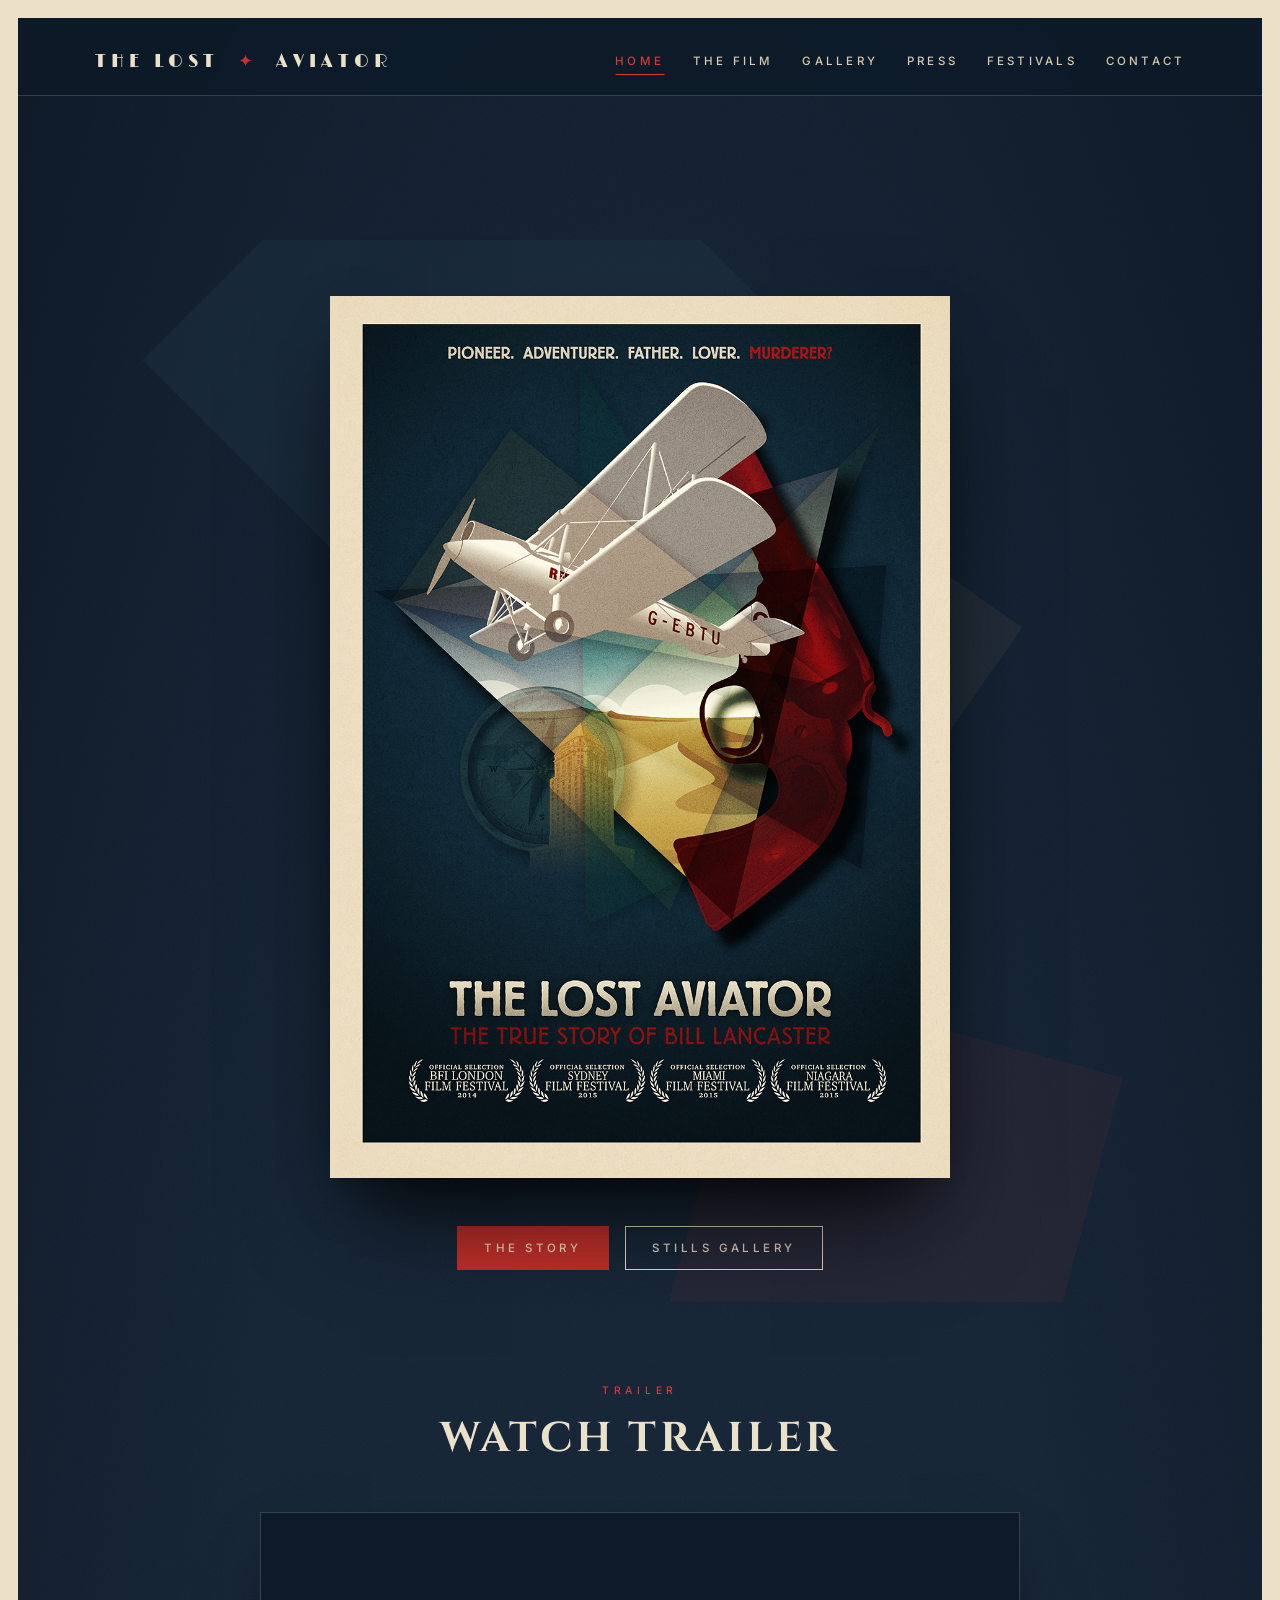
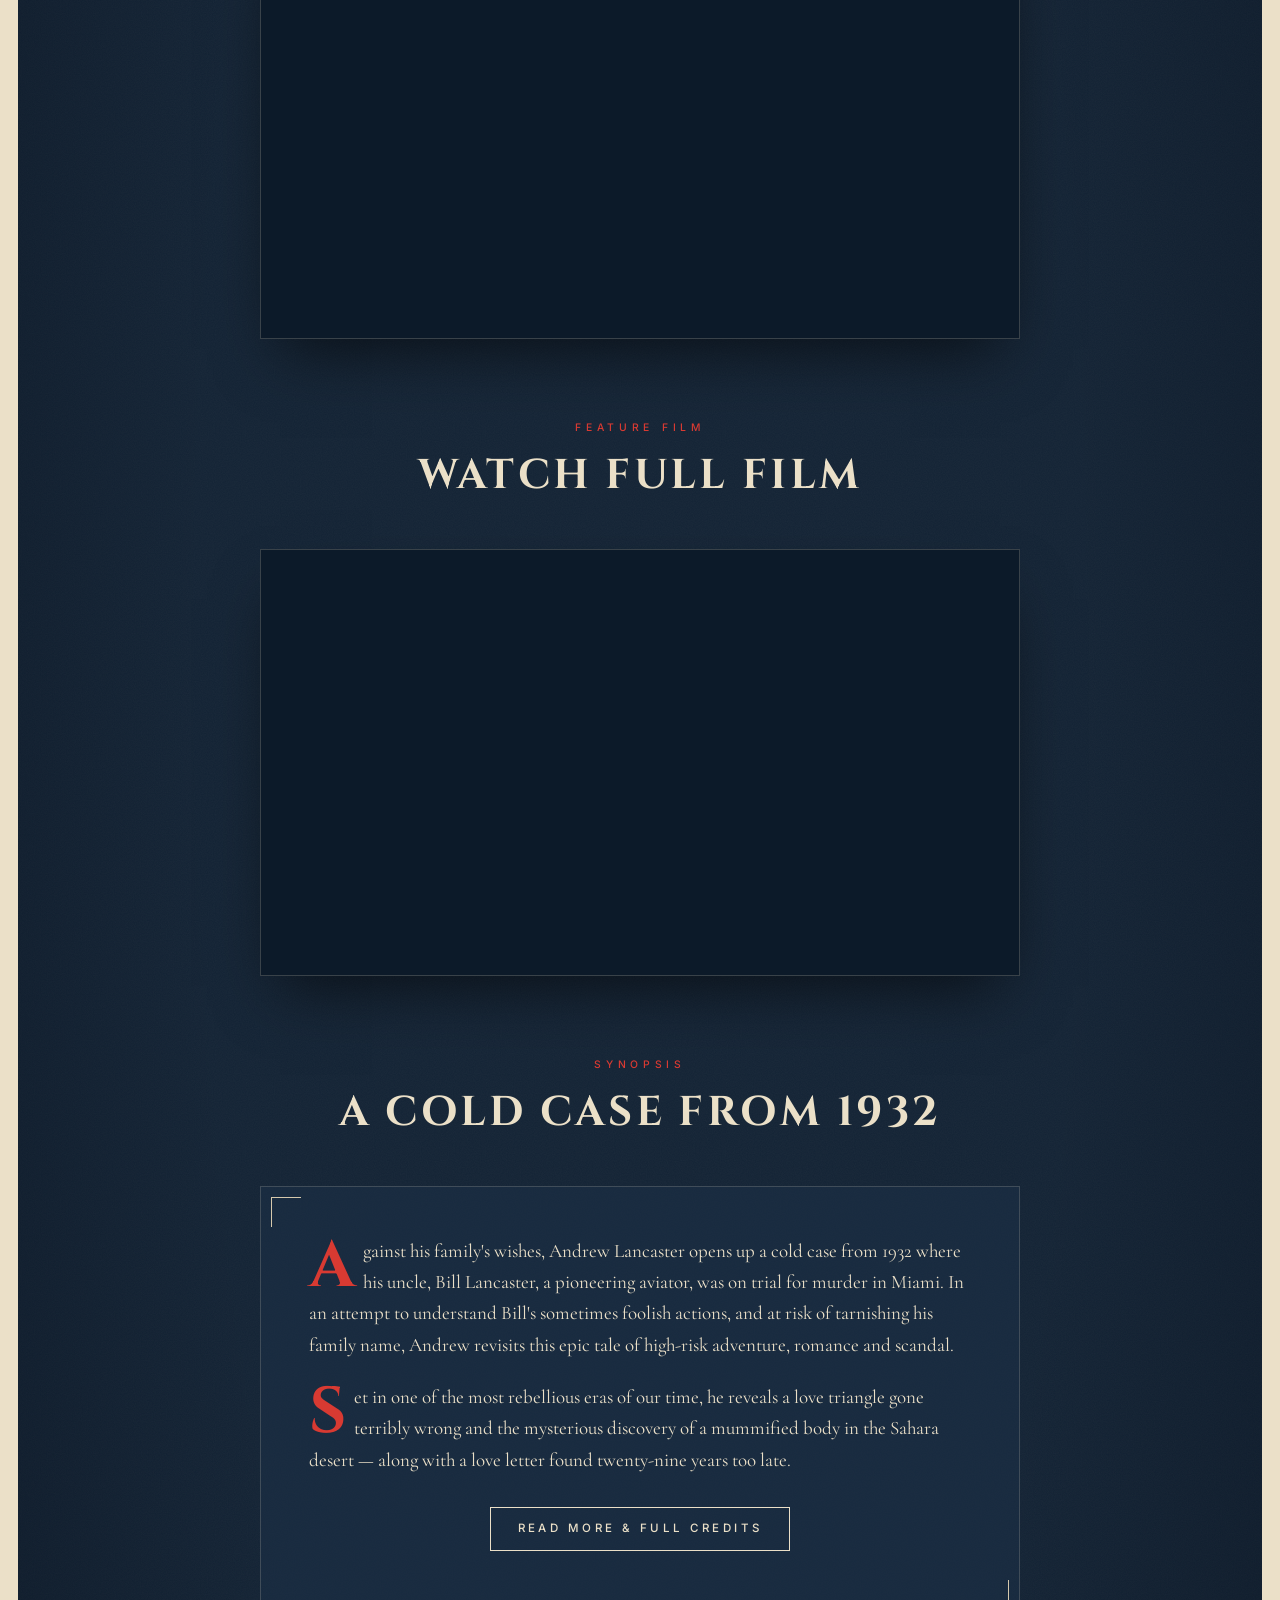
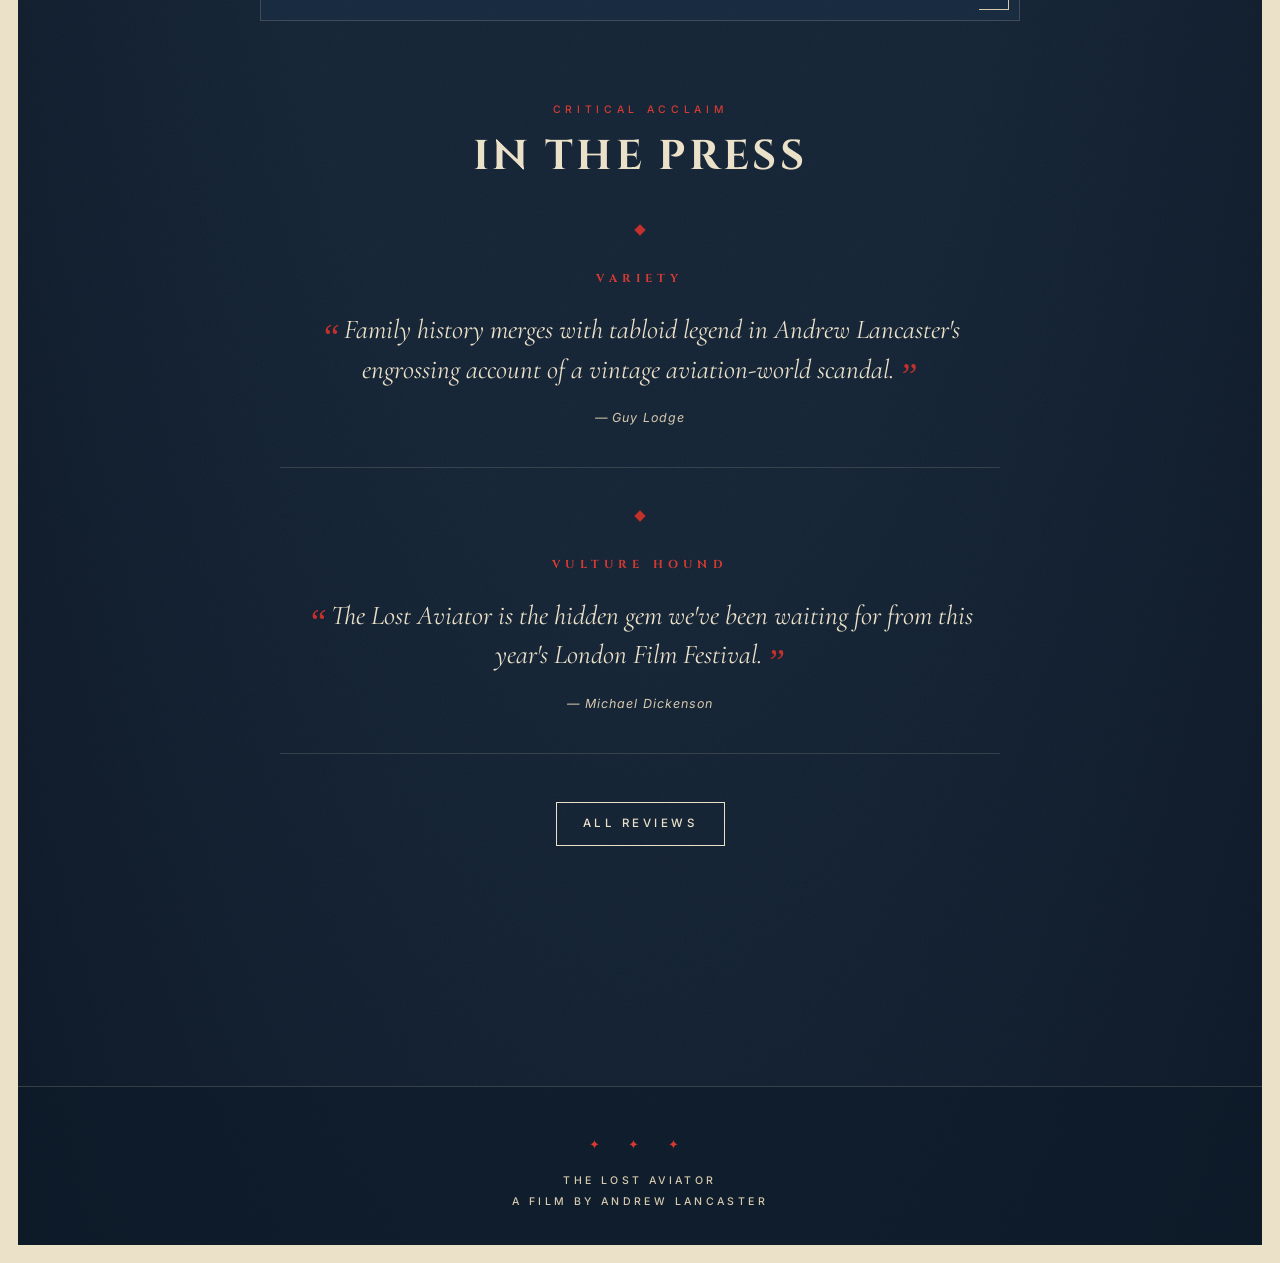
==== commit 2bfd148e: "watch trailer" ====
--- a/index.html
+++ b/index.html
@@ -49,8 +49,8 @@
 
   <section>
     <div class="section-title">
-      <span class="eyebrow">Official Trailer</span>
-      <h2>The Lost Aviator</h2>
+      <span class="eyebrow">Trailer</span>
+      <h2>Watch Trailer</h2>
     </div>
     <div class="narrow">
       <div class="video-frame">
--- a/assets/css/style.css
+++ b/assets/css/style.css
@@ -624,10 +624,32 @@
   object-position: 50% 25%;
   display: block;
   filter: grayscale(1) contrast(1.15) brightness(0.78);
-  transition: filter 0.3s;
+  transition: filter 0.3s, transform 0.3s;
 }
 .gallery figure:hover img {
   filter: grayscale(1) contrast(1.18) brightness(0.9);
+}
+
+/* Stills gallery: .thumb wraps each image and clips at its own bounds, so
+   the zoom never overflows into the caption below. */
+.gallery:not(.colour):not(.color) figure .thumb {
+  display: block;
+  width: 100%;
+  aspect-ratio: 4 / 3;
+  overflow: hidden;
+}
+.gallery:not(.colour):not(.color) figure .thumb img {
+  width: 100%;
+  height: 100%;
+  aspect-ratio: auto;
+  transform: scale(1.15);
+}
+.gallery:not(.colour):not(.color) figure:hover .thumb img {
+  transform: scale(1.18);
+}
+.gallery:not(.colour):not(.color) figure figcaption {
+  margin-top: 1.2rem;
+  padding-top: 0.2rem;
 }
 
 /* Colour gallery variant for festival event photos */
